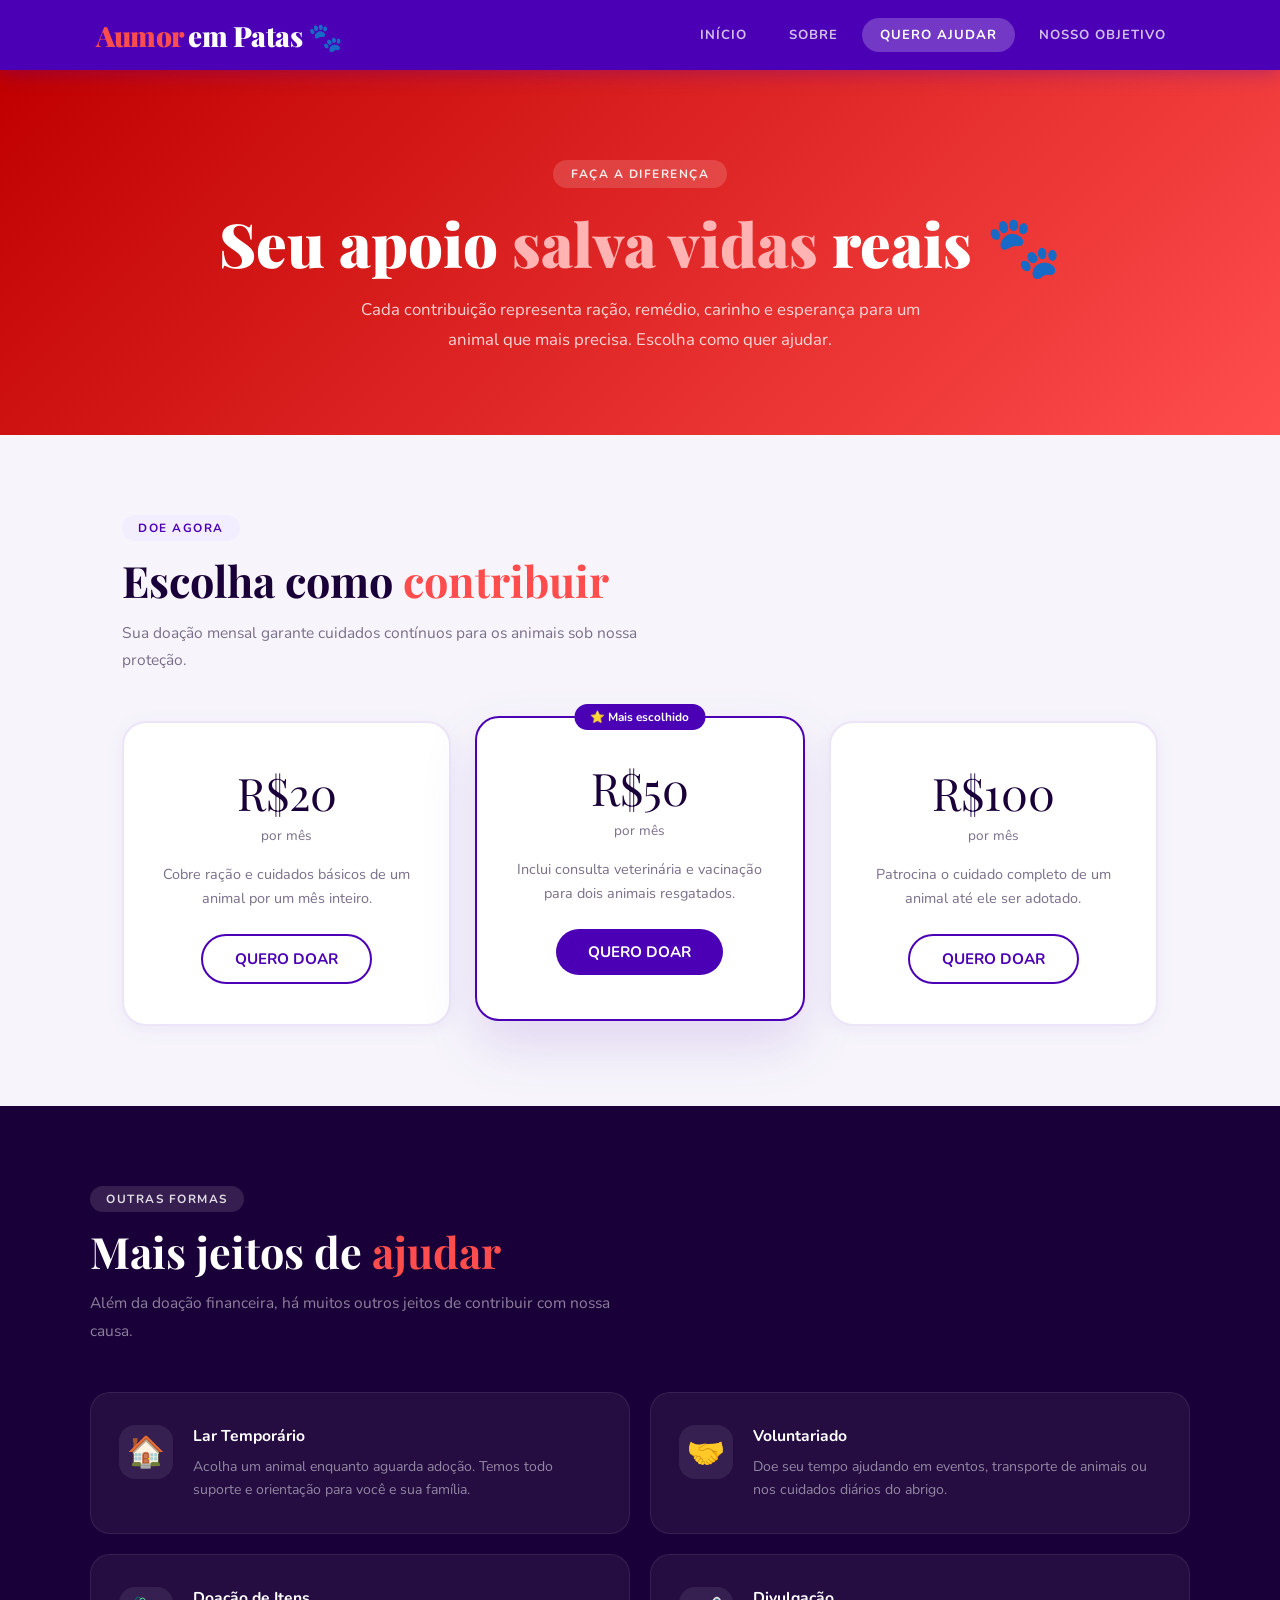
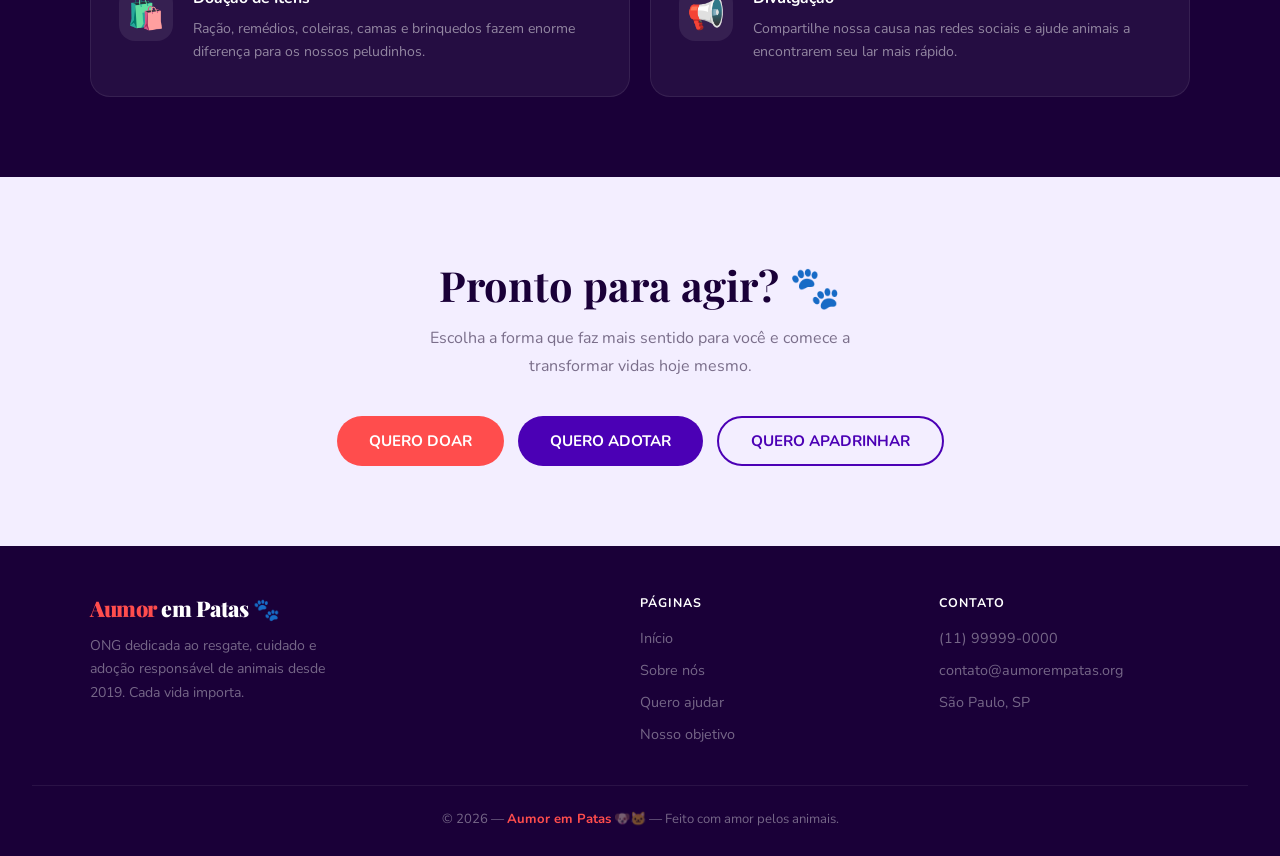
==== ajudar.html @ f085146c "Add files via upload #alteraçoes na seções HTMLS, e CSS." ====
<!DOCTYPE html>
<html lang="pt-br">
<head>

    <meta charset="UTF-8">
    <meta name="viewport" content="width=device-width, initial-scale=1.0">
    <title>Aumor em Patas — Quero Ajudar</title>
    <link rel="stylesheet" href="style.css">

    <style>

        /* =====================
           DOAÇÕES
           ===================== */

        .doacoes {
            max-width: 1100px;
            margin: auto;
            padding: 80px 32px;
        }

        .doacoes-grid {
            display: grid;
            grid-template-columns: repeat(3, 1fr);
            gap: 24px;
            margin-top: 48px;
        }

        .d-card {
            background: #fff;
            border-radius: 24px;
            padding: 40px 28px;
            text-align: center;
            border: 2px solid rgba(75, 0, 181, 0.1);
            box-shadow: 0 4px 20px rgba(75, 0, 181, 0.06);
            transition: all 0.3s;
            position: relative;
        }

        .d-card:hover,
        .d-card.destaque {
            border-color: #4b00b5;
            transform: translateY(-5px);
            box-shadow: 0 24px 56px rgba(75, 0, 181, 0.13);
        }

        .d-tag {
            position: absolute;
            top: -14px;
            left: 50%;
            transform: translateX(-50%);
            background: #4b00b5;
            color: #fff;
            font-size: 0.74rem;
            font-weight: 700;
            padding: 5px 16px;
            border-radius: 50px;
        }

        .d-valor {
            font-family: 'Playfair Display', serif;
            font-size: 2.8rem;
            color: #1a0038;
            margin-bottom: 4px;
        }

        .d-freq {
            color: #7a6e8a;
            font-size: 0.85rem;
            margin-bottom: 18px;
        }

        .d-card p {
            color: #7a6e8a;
            font-size: 0.9rem;
            line-height: 1.6;
            margin-bottom: 24px;
        }


        /* =====================
           FORMAS DE AJUDAR
           ===================== */

        .formas {
            background: #1a0038;
            padding: 80px 32px;
        }

        .formas-inner {
            max-width: 1100px;
            margin: auto;
        }

        .formas-inner .sec-titulo { color: #fff; }
        .formas-inner .sec-sub    { color: rgba(255, 255, 255, 0.5); }

        .formas-grid {
            display: grid;
            grid-template-columns: repeat(2, 1fr);
            gap: 20px;
            margin-top: 48px;
        }

        .forma {
            background: rgba(255, 255, 255, 0.05);
            border: 1px solid rgba(255, 255, 255, 0.08);
            border-radius: 20px;
            padding: 32px 28px;
            display: flex;
            gap: 20px;
            align-items: flex-start;
            transition: background 0.3s;
        }

        .forma:hover {
            background: rgba(255, 255, 255, 0.09);
        }

        .forma-icone {
            font-size: 1.9rem;
            background: rgba(255, 255, 255, 0.08);
            width: 54px;
            height: 54px;
            border-radius: 16px;
            display: flex;
            align-items: center;
            justify-content: center;
            flex-shrink: 0;
        }

        .forma h4 {
            color: #fff;
            margin-bottom: 8px;
            font-size: 0.98rem;
        }

        .forma p {
            color: rgba(255, 255, 255, 0.5);
            font-size: 0.88rem;
            line-height: 1.65;
        }


        /* =====================
           BOTÕES (CTA)
           ===================== */

        .cta-ajudar {
            padding: 80px 32px;
            text-align: center;
            background: #f3eeff;
        }

        .cta-ajudar h2 {
            font-family: 'Playfair Display', serif;
            font-size: clamp(1.8rem, 3.5vw, 2.6rem);
            color: #1a0038;
            margin-bottom: 12px;
        }

        .cta-ajudar p {
            color: #7a6e8a;
            max-width: 500px;
            margin: 0 auto 36px;
            line-height: 1.75;
        }


        /* =====================
           RESPONSIVO
           ===================== */

        @media (max-width: 900px) {

            .doacoes {
                padding: 56px 24px;
            }

            .doacoes-grid {
                grid-template-columns: 1fr;
            }

            .formas {
                padding: 56px 24px;
            }

            .formas-grid {
                grid-template-columns: 1fr;
            }

        }

    </style>

</head>
<body>


<!-- =====================
     MENU
     ===================== -->

<header>
    <nav>
        <a class="logo" href="index.html"><span>Aumor</span> em Patas 🐾</a>
        <div class="menu">
            <a href="index.html">INÍCIO</a>
            <a href="Sobre.html">SOBRE</a>
            <a href="ajudar.html" class="ativo">QUERO AJUDAR</a>
            <a href="objetivo.html">NOSSO OBJETIVO</a>
        </div>
    </nav>
</header>


<!-- =====================
     HERO
     ===================== -->

<section class="hero hero-verm">
    <div class="hero-badge">Faça a diferença</div>
    <h1>Seu apoio <em>salva vidas</em> reais 🐾</h1>
    <p>Cada contribuição representa ração, remédio, carinho e esperança para um animal que mais precisa. Escolha como quer ajudar.</p>
</section>


<!-- =====================
     DOAÇÕES
     ===================== -->

<section class="doacoes">

    <div class="sec-badge">Doe agora</div>
    <h2 class="sec-titulo">Escolha como <span>contribuir</span></h2>
    <p class="sec-sub">Sua doação mensal garante cuidados contínuos para os animais sob nossa proteção.</p>

    <div class="doacoes-grid">

        <div class="d-card fade">
            <div class="d-valor">R$20</div>
            <div class="d-freq">por mês</div>
            <p>Cobre ração e cuidados básicos de um animal por um mês inteiro.</p>
            <button class="btn btn-contorno">QUERO DOAR</button>
        </div>

        <div class="d-card destaque fade">
            <div class="d-tag">⭐ Mais escolhido</div>
            <div class="d-valor">R$50</div>
            <div class="d-freq">por mês</div>
            <p>Inclui consulta veterinária e vacinação para dois animais resgatados.</p>
            <button class="btn btn-roxo">QUERO DOAR</button>
        </div>

        <div class="d-card fade">
            <div class="d-valor">R$100</div>
            <div class="d-freq">por mês</div>
            <p>Patrocina o cuidado completo de um animal até ele ser adotado.</p>
            <button class="btn btn-contorno">QUERO DOAR</button>
        </div>

    </div>

</section>


<!-- =====================
     FORMAS DE AJUDAR
     ===================== -->

<section class="formas">
    <div class="formas-inner">

        <div class="sec-badge" style="background: rgba(255,255,255,0.12); color: rgba(255,255,255,0.85);">Outras formas</div>
        <h2 class="sec-titulo">Mais jeitos de <span>ajudar</span></h2>
        <p class="sec-sub">Além da doação financeira, há muitos outros jeitos de contribuir com nossa causa.</p>

        <div class="formas-grid">

            <div class="forma fade">
                <div class="forma-icone">🏠</div>
                <div>
                    <h4>Lar Temporário</h4>
                    <p>Acolha um animal enquanto aguarda adoção. Temos todo suporte e orientação para você e sua família.</p>
                </div>
            </div>

            <div class="forma fade">
                <div class="forma-icone">🤝</div>
                <div>
                    <h4>Voluntariado</h4>
                    <p>Doe seu tempo ajudando em eventos, transporte de animais ou nos cuidados diários do abrigo.</p>
                </div>
            </div>

            <div class="forma fade">
                <div class="forma-icone">🛍️</div>
                <div>
                    <h4>Doação de Itens</h4>
                    <p>Ração, remédios, coleiras, camas e brinquedos fazem enorme diferença para os nossos peludinhos.</p>
                </div>
            </div>

            <div class="forma fade">
                <div class="forma-icone">📢</div>
                <div>
                    <h4>Divulgação</h4>
                    <p>Compartilhe nossa causa nas redes sociais e ajude animais a encontrarem seu lar mais rápido.</p>
                </div>
            </div>

        </div>

    </div>
</section>


<!-- =====================
     BOTÕES
     ===================== -->

<section class="cta-ajudar">
    <h2>Pronto para agir? 🐾</h2>
    <p>Escolha a forma que faz mais sentido para você e comece a transformar vidas hoje mesmo.</p>
    <div class="grupo-botoes">
        <button class="btn btn-verm">QUERO DOAR</button>
        <button class="btn btn-roxo">QUERO ADOTAR</button>
        <button class="btn btn-contorno">QUERO APADRINHAR</button>
    </div>
</section>


<!-- =====================
     RODAPÉ
     ===================== -->

<footer>
    <div class="footer-inner">

        <div class="footer-marca">
            <a class="logo" href="index.html"><span>Aumor</span> em Patas 🐾</a>
            <p>ONG dedicada ao resgate, cuidado e adoção responsável de animais desde 2019. Cada vida importa.</p>
        </div>

        <div class="footer-col">
            <h5>Páginas</h5>
            <ul>
                <li><a href="index.html">Início</a></li>
                <li><a href="Sobre.html">Sobre nós</a></li>
                <li><a href="ajudar.html">Quero ajudar</a></li>
                <li><a href="objetivo.html">Nosso objetivo</a></li>
            </ul>
        </div>

        <div class="footer-col">
            <h5>Contato</h5>
            <ul>
                <li><a href="#">(11) 99999-0000</a></li>
                <li><a href="#">contato@aumorempatas.org</a></li>
                <li><a href="#">São Paulo, SP</a></li>
            </ul>
        </div>

    </div>
    <div class="footer-fundo">© 2026 — <strong>Aumor em Patas</strong> 🐶🐱 — Feito com amor pelos animais.</div>
</footer>


<!-- =====================
     JAVASCRIPT
     ===================== -->

<script>

    const observer = new IntersectionObserver((entries) => {
        entries.forEach(entry => {
            if (entry.isIntersecting) {
                entry.target.classList.add('show');
            }
        });
    }, { threshold: 0.12 });

    document.querySelectorAll('.fade').forEach(el => observer.observe(el));

</script>


</body>
</html>
---- style.css ----
/* =============================================
   AUMOR EM PATAS — style.css
   Estilos globais compartilhados entre páginas
   ============================================= */

@import url('https://fonts.googleapis.com/css2?family=Playfair+Display:wght@700;900&family=Nunito:wght@300;400;600;700&display=swap');


/* =====================
   RESET
   ===================== */

*, *::before, *::after {
    margin: 0;
    padding: 0;
    box-sizing: border-box;
}

:root {
    --roxo:        #4b00b5;
    --roxo-escuro: #33007d;
    --roxo-claro:  #7b2cff;
    --roxo-fundo:  #f3eeff;
    --roxo-medio:  #e6d9ff;
    --vermelho:    #ff4d4d;
    --branco:      #ffffff;
    --fundo:       #f7f5fb;
    --texto:       #2d2040;
    --subtexto:    #7a6e8a;
    --escuro:      #1a0038;
}

html {
    scroll-behavior: smooth;
}

body {
    font-family: 'Nunito', sans-serif;
    background: var(--fundo);
    color: var(--texto);
    overflow-x: hidden;
}


/* =====================
   HEADER / MENU
   ===================== */

header {
    background: var(--roxo);
    position: sticky;
    top: 0;
    z-index: 999;
    box-shadow: 0 2px 20px rgba(75, 0, 181, 0.35);
}

nav {
    max-width: 1160px;
    margin: auto;
    padding: 0 36px;
    height: 70px;
    display: flex;
    align-items: center;
    justify-content: space-between;
}

.logo {
    font-family: 'Playfair Display', serif;
    font-size: 1.75rem;
    font-weight: 900;
    color: var(--branco);
    text-decoration: none;
    letter-spacing: -0.5px;
}

.logo span {
    color: var(--vermelho);
}

.menu {
    display: flex;
    gap: 6px;
}

.menu a {
    color: rgba(255, 255, 255, 0.75);
    text-decoration: none;
    font-size: 0.82rem;
    font-weight: 700;
    letter-spacing: 1px;
    text-transform: uppercase;
    padding: 8px 18px;
    border-radius: 50px;
    transition: background 0.2s, color 0.2s;
}

.menu a:hover {
    color: #fff;
    background: rgba(255, 255, 255, 0.15);
}

.menu a.ativo {
    color: #fff;
    background: rgba(255, 255, 255, 0.22);
}


/* =====================
   HERO (banner do topo)
   ===================== */

.hero {
    padding: 90px 32px 80px;
    text-align: center;
    position: relative;
    overflow: hidden;
}

.hero-roxo { background: linear-gradient(135deg, var(--roxo) 0%, #7c00e0 100%); }
.hero-verm { background: linear-gradient(135deg, #c00000 0%, #ff4d4d  100%); }
.hero-dark { background: linear-gradient(135deg, var(--escuro) 0%, #2e0080 100%); }

.hero-badge {
    display: inline-block;
    background: rgba(255, 255, 255, 0.15);
    color: rgba(255, 255, 255, 0.9);
    font-size: 0.75rem;
    font-weight: 700;
    letter-spacing: 1.5px;
    text-transform: uppercase;
    padding: 6px 18px;
    border-radius: 50px;
    margin-bottom: 22px;
}
.img-wrap{
    display:flex;
    gap:20px;
}
.hero h1 {
    font-family: 'Playfair Display', serif;
    font-size: clamp(2.2rem, 5vw, 3.8rem);
    color: #fff;
    font-weight: 900;
    line-height: 1.1;
    margin-bottom: 18px;
}

.hero h1 em {
    font-style: normal;
    color: #ffb3b3;
}

.hero p {
    color: rgba(255, 255, 255, 0.8);
    font-size: 1.05rem;
    line-height: 1.8;
    max-width: 600px;
    margin: 0 auto;
}


/* =====================
   TÍTULOS DE SEÇÃO
   ===================== */

.sec-badge {
    display: inline-block;
    background: var(--roxo-fundo);
    color: var(--roxo);
    font-size: 0.74rem;
    font-weight: 700;
    letter-spacing: 1.5px;
    text-transform: uppercase;
    padding: 5px 16px;
    border-radius: 50px;
    margin-bottom: 14px;
}

.sec-titulo {
    font-family: 'Playfair Display', serif;
    font-size: clamp(1.8rem, 3.5vw, 2.7rem);
    color: var(--escuro);
    line-height: 1.2;
    margin-bottom: 12px;
}

.sec-titulo span {
    color: var(--vermelho);
}

.sec-sub {
    color: var(--subtexto);
    font-size: 0.97rem;
    line-height: 1.75;
    max-width: 540px;
}


/* =====================
   CARDS
   ===================== */

.cards-grid {
    display: grid;
    grid-template-columns: repeat(3, 1fr);
    gap: 24px;
    margin-top: 48px;
}

.card{
    background: #fff;
    border-radius: 24px;
    padding: 32px;
    transition: transform 0.15s ease;
    transform-style: preserve-3d;
    will-change: transform;
    box-shadow: 0 15px 40px rgba(0,0,0,0.12);
}

.card:hover {
    transform: translateY(-7px);
    box-shadow: 0 24px 56px rgba(75, 0, 181, 0.13);
}

.card-icone {
    font-size: 2.6rem;
    margin-bottom: 16px;
}

.card h3 {
    font-family: 'Playfair Display', serif;
    font-size: 1.12rem;
    color: var(--roxo);
    margin-bottom: 12px;
}

.card p {
    color: var(--subtexto);
    font-size: 0.92rem;
    line-height: 1.65;
}


/* =====================
   ESTATÍSTICAS
   ===================== */

.stats-bar {
    background: var(--roxo);
    padding: 48px 32px;
    display: grid;
    grid-template-columns: repeat(4, 1fr);
    gap: 16px;
    text-align: center;
}

.stat h3 {
    font-family: 'Playfair Display', serif;
    font-size: 2.3rem;
    color: #fff;
    margin-bottom: 4px;
}

.stat p {
    color: rgba(255, 255, 255, 0.6);
    font-size: 0.85rem;
}


/* =====================
   BARRA DE PROGRESSO
   ===================== */

.prog-item {
    margin-bottom: 28px;
}

.prog-label {
    display: flex;
    justify-content: space-between;
    font-size: 0.9rem;
    font-weight: 600;
    color: var(--texto);
    margin-bottom: 8px;
}

.prog-trilha {
    height: 10px;
    background: var(--roxo-medio);
    border-radius: 50px;
    overflow: hidden;
}

.prog-barra {
    height: 100%;
    border-radius: 50px;
    background: linear-gradient(90deg, var(--roxo), var(--vermelho));
    animation: crescer 1.6s ease forwards;
}

@keyframes crescer {
    from { width: 0; }
}


/* =====================
   CHIPS / ETIQUETAS
   ===================== */

.chips {
    display: flex;
    flex-wrap: wrap;
    gap: 10px;
    margin-top: 24px;
}

.chip {
    background: var(--roxo-fundo);
    color: var(--roxo);
    padding: 7px 18px;
    border-radius: 50px;
    font-size: 0.84rem;
    font-weight: 600;
}


/* =====================
   BOTÕES
   ===================== */

.btn {
    display: inline-block;
    border: none;
    padding: 13px 32px;
    border-radius: 50px;
    font-family: 'Nunito', sans-serif;
    font-size: 0.95rem;
    font-weight: 700;
    cursor: pointer;
    text-decoration: none;
    transition: transform 0.2s, box-shadow 0.2s, background 0.2s;
}

.btn:hover {
    transform: translateY(-2px);
    box-shadow: 0 10px 28px rgba(0, 0, 0, 0.15);
}

.btn-branco  { background: #fff;            color: var(--roxo); }
.btn-roxo    { background: var(--roxo);     color: #fff;        }
.btn-verm    { background: var(--vermelho); color: #fff;        }

.btn-contorno {
    background: transparent;
    color: var(--roxo);
    border: 2px solid var(--roxo);
}

.btn-contorno:hover {
    background: var(--roxo);
    color: #fff;
}

.btn-contorno-w {
    background: transparent;
    color: #fff;
    border: 2px solid rgba(255, 255, 255, 0.5);
}

.btn-contorno-w:hover {
    background: rgba(255, 255, 255, 0.12);
}

.grupo-botoes {
    display: flex;
    gap: 14px;
    justify-content: center;
    flex-wrap: wrap;
}


/* =====================
   ANIMAÇÃO FADE (scroll)
   ===================== */

.fade {
    opacity: 0;
    transform: translateY(28px);
    transition: opacity 0.7s, transform 0.7s;
}

.fade.show {
    opacity: 1;
    transform: translateY(0);
}


/* =====================
   RODAPÉ
   ===================== */

footer {
    background: var(--escuro);
    color: rgba(255, 255, 255, 0.4);
    padding: 48px 32px 28px;
}

.footer-inner {
    max-width: 1100px;
    margin: auto;
    display: grid;
    grid-template-columns: 2fr 1fr 1fr;
    gap: 48px;
    margin-bottom: 40px;
}

.footer-marca .logo {
    font-size: 1.35rem;
    display: block;
    margin-bottom: 12px;
}

.footer-marca p {
    font-size: 0.88rem;
    line-height: 1.7;
    max-width: 260px;
}

.footer-col h5 {
    color: #fff;
    font-size: 0.78rem;
    text-transform: uppercase;
    letter-spacing: 1px;
    margin-bottom: 16px;
}

.footer-col ul {
    list-style: none;
    display: flex;
    flex-direction: column;
    gap: 10px;
}

.footer-col ul a {
    color: rgba(255, 255, 255, 0.4);
    text-decoration: none;
    font-size: 0.9rem;
    transition: color 0.2s;
}

.footer-col ul a:hover {
    color: var(--vermelho);
}

.footer-fundo {
    border-top: 1px solid rgba(255, 255, 255, 0.07);
    padding-top: 24px;
    text-align: center;
    font-size: 0.82rem;
}

.footer-fundo strong {
    color: var(--vermelho);
}


/* =====================
   RESPONSIVO
   ===================== */

@media (max-width: 900px) {

    nav {
        padding: 0 20px;
    }

    .menu a {
        font-size: 0.74rem;
        padding: 7px 12px;
    }

    .cards-grid {
        grid-template-columns: 1fr;
    }

    .stats-bar {
        grid-template-columns: repeat(2, 1fr);
    }

    .footer-inner {
        grid-template-columns: 1fr;
        gap: 28px;
    }

    .hero {
        padding: 64px 24px 56px;
    }

}

@media (max-width: 600px) {

    .menu {
        gap: 2px;
    }

    .menu a {
        font-size: 0.7rem;
        padding: 6px 10px;
        letter-spacing: 0.5px;
    }

}
.galeria{
    display:flex;
    align-items:center;
    gap:20px;
}

.imagem-principal{
    width:420px;
    height:420px;
    object-fit:cover;
    border-radius:28px;
    box-shadow:0 20px 50px rgba(0,0,0,0.15);
    transition:0.3s;
}

.miniaturas{
    display:flex;
    flex-direction:column;
    gap:14px;
}

.miniaturas img{
    width:90px;
    height:90px;
    object-fit:cover;
    border-radius:18px;
    cursor:pointer;
    transition:0.3s;
    border:3px solid transparent;
}

.miniaturas img:hover{
    transform:scale(1.08);
    border-color:#7c00e0;
}
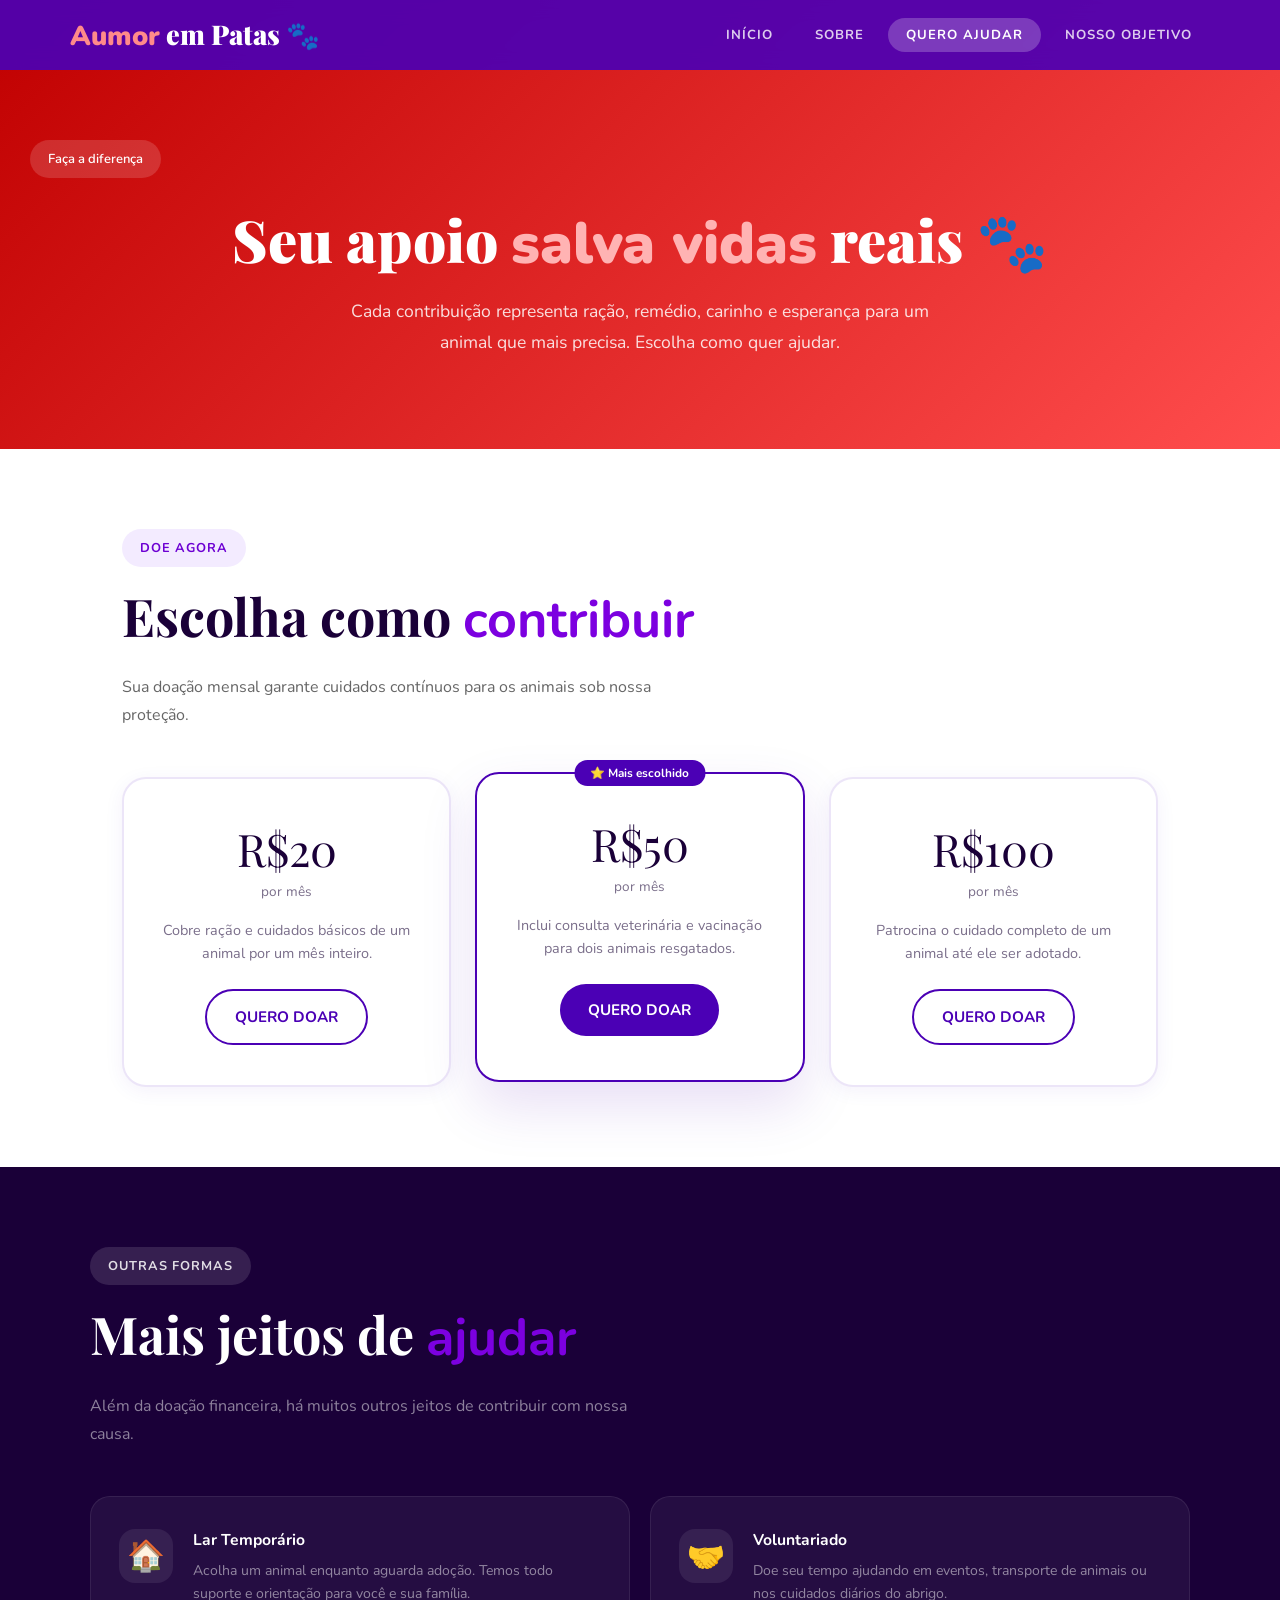
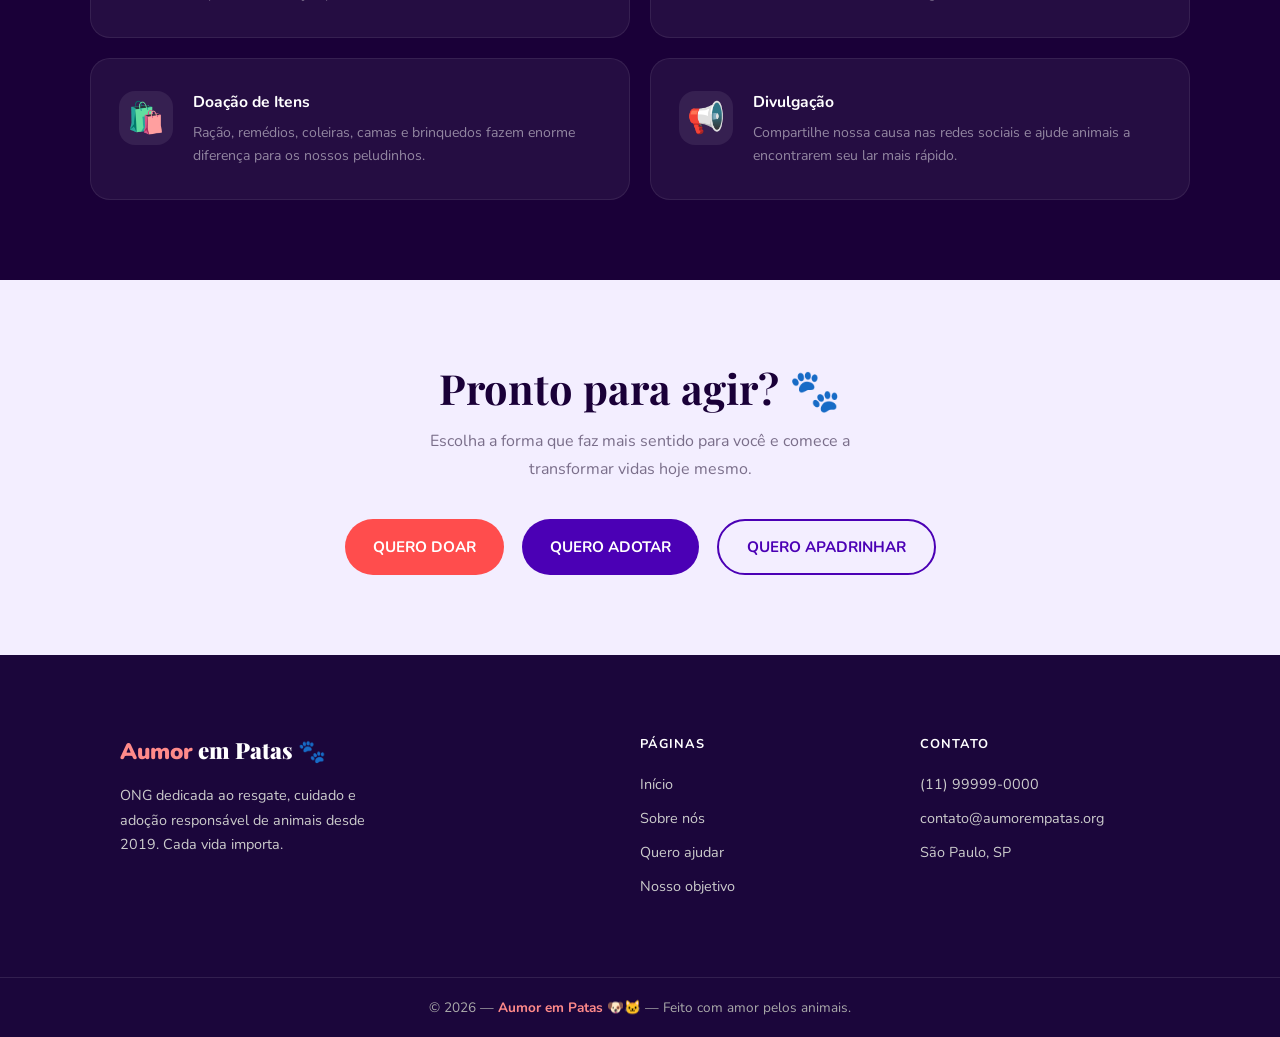
==== commit 32b2782f: "Add ajudar.html for donation and support information" ====
--- a/ajudar.html
+++ b/ajudar.html
@@ -386,4 +386,4 @@
 
 
 </body>
-</html>+</html>
--- a/style.css
+++ b/style.css
@@ -1,6 +1,5 @@
 /* =============================================
    AUMOR EM PATAS — style.css
-   Estilos globais compartilhados entre páginas
    ============================================= */
 
 @import url('https://fonts.googleapis.com/css2?family=Playfair+Display:wght@700;900&family=Nunito:wght@300;400;600;700&display=swap');
@@ -14,30 +13,13 @@
     margin: 0;
     padding: 0;
     box-sizing: border-box;
-}
-
-:root {
-    --roxo:        #4b00b5;
-    --roxo-escuro: #33007d;
-    --roxo-claro:  #7b2cff;
-    --roxo-fundo:  #f3eeff;
-    --roxo-medio:  #e6d9ff;
-    --vermelho:    #ff4d4d;
-    --branco:      #ffffff;
-    --fundo:       #f7f5fb;
-    --texto:       #2d2040;
-    --subtexto:    #7a6e8a;
-    --escuro:      #1a0038;
-}
-
-html {
-    scroll-behavior: smooth;
+    text-decoration: none;
+    font-family: 'Nunito', Arial, sans-serif;
 }
 
 body {
-    font-family: 'Nunito', sans-serif;
-    background: var(--fundo);
-    color: var(--texto);
+    background: #fff;
+    color: #222;
     overflow-x: hidden;
 }
 
@@ -47,17 +29,18 @@
    ===================== */
 
 header {
-    background: var(--roxo);
-    position: sticky;
+    width: 100%;
+    position: fixed;
     top: 0;
-    z-index: 999;
-    box-shadow: 0 2px 20px rgba(75, 0, 181, 0.35);
+    z-index: 1000;
+    background: rgba(75, 0, 181, 0.92);
+    backdrop-filter: blur(10px);
 }
 
 nav {
-    max-width: 1160px;
+    max-width: 1200px;
     margin: auto;
-    padding: 0 36px;
+    padding: 0 30px;
     height: 70px;
     display: flex;
     align-items: center;
@@ -66,15 +49,13 @@
 
 .logo {
     font-family: 'Playfair Display', serif;
-    font-size: 1.75rem;
+    font-size: 1.7rem;
     font-weight: 900;
-    color: var(--branco);
-    text-decoration: none;
-    letter-spacing: -0.5px;
+    color: #ffffff;
 }
 
 .logo span {
-    color: var(--vermelho);
+    color: #ff8a8a;
 }
 
 .menu {
@@ -83,8 +64,7 @@
 }
 
 .menu a {
-    color: rgba(255, 255, 255, 0.75);
-    text-decoration: none;
+    color: rgba(255, 255, 255, 0.8);
     font-size: 0.82rem;
     font-weight: 700;
     letter-spacing: 1px;
@@ -106,43 +86,447 @@
 
 
 /* =====================
-   HERO (banner do topo)
+   HERO HOME
+   ===================== */
+
+.hero-home {
+    min-height: 100vh;
+    background: linear-gradient(135deg, #4b00b5 0%, #7c00e0 50%, #b100ff 100%);
+    display: flex;
+    align-items: center;
+    padding: 120px 30px 80px;
+    position: relative;
+}
+
+.hero-inner {
+    max-width: 1200px;
+    margin: auto;
+    width: 100%;
+    display: grid;
+    grid-template-columns: 1fr 1fr;
+    gap: 70px;
+    align-items: center;
+}
+
+.hero-badge {
+    background: rgba(255, 255, 255, 0.15);
+    color: #fff;
+    width: max-content;
+    padding: 10px 18px;
+    border-radius: 40px;
+    font-size: 13px;
+    margin-bottom: 30px;
+    font-weight: 600;
+}
+
+.hero-txt h1 {
+    font-family: 'Playfair Display', serif;
+    font-size: 68px;
+    line-height: 1.05;
+    color: #fff;
+    font-weight: 900;
+    margin-bottom: 25px;
+}
+
+.hero-txt h1 em {
+    color: #ffd2c8;
+    font-style: normal;
+}
+
+.hero-txt p {
+    color: rgba(255, 255, 255, 0.85);
+    line-height: 1.8;
+    font-size: 18px;
+    max-width: 500px;
+    margin-bottom: 35px;
+}
+
+
+/* =====================
+   BOTÕES
+   ===================== */
+
+.grupo-botoes {
+    display: flex;
+    gap: 18px;
+    flex-wrap: wrap;
+}
+
+.btn {
+    display: inline-block;
+    padding: 16px 28px;
+    border-radius: 50px;
+    font-weight: 700;
+    font-size: 0.95rem;
+    cursor: pointer;
+    border: none;
+    transition: transform 0.25s, box-shadow 0.25s, background 0.25s;
+}
+
+.btn:hover {
+    transform: translateY(-3px);
+    box-shadow: 0 12px 28px rgba(0, 0, 0, 0.18);
+}
+
+.btn-branco {
+    background: #ffffff;
+    color: #4b00b5;
+}
+
+.btn-roxo {
+    background: #4b00b5;
+    color: #ffffff;
+}
+
+.btn-verm {
+    background: #ff4d4d;
+    color: #ffffff;
+}
+
+.btn-contorno {
+    background: transparent;
+    color: #4b00b5;
+    border: 2px solid #4b00b5;
+}
+
+.btn-contorno:hover {
+    background: #4b00b5;
+    color: #ffffff;
+}
+
+.btn-contorno-w {
+    background: transparent;
+    color: #ffffff;
+    border: 2px solid rgba(255, 255, 255, 0.6);
+}
+
+.btn-contorno-w:hover {
+    background: #ffffff;
+    color: #4b00b5;
+}
+
+
+/* =====================
+   FOTO / BLOB CIRCULAR
+   ===================== */
+
+.blob-wrap {
+    position: relative;
+    display: flex;
+    justify-content: center;
+    align-items: center;
+}
+
+.blob {
+    width: 420px;
+    height: 420px;
+    border-radius: 50%;
+    overflow: hidden;
+    background: rgba(255, 255, 255, 0.08);
+    border: 2px solid rgba(255, 255, 255, 0.15);
+    box-shadow: 0 20px 60px rgba(0, 0, 0, 0.2);
+}
+
+.blob img {
+    width: 100%;
+    height: 100%;
+    object-fit: cover;
+}
+
+.badge-flutuante {
+    position: absolute;
+    background: #ffffff;
+    padding: 14px 20px;
+    border-radius: 16px;
+    font-size: 14px;
+    font-weight: 700;
+    color: #4b00b5;
+    box-shadow: 0 10px 30px rgba(0, 0, 0, 0.12);
+    display: flex;
+    align-items: center;
+    gap: 8px;
+    animation: flutuar 4s ease-in-out infinite;
+}
+
+.b1 {
+    top: 50px;
+    right: -20px;
+}
+
+.b2 {
+    bottom: 60px;
+    left: -20px;
+    animation-delay: 1.2s;
+}
+
+.ponto {
+    width: 10px;
+    height: 10px;
+    border-radius: 50%;
+    background: #00c875;
+}
+
+@keyframes flutuar {
+    0%,  100% { transform: translateY(0);     }
+    50%        { transform: translateY(-10px); }
+}
+
+
+/* =====================
+   ESTATÍSTICAS
+   ===================== */
+
+.stats-bar {
+    max-width: 1100px;
+    margin: auto;
+    margin-top: -60px;
+    display: grid;
+    grid-template-columns: repeat(4, 1fr);
+    gap: 20px;
+    position: relative;
+    z-index: 5;
+    padding: 0 20px;
+}
+
+.stat {
+    background: #ffffff;
+    padding: 30px;
+    border-radius: 25px;
+    text-align: center;
+    box-shadow: 0 15px 35px rgba(0, 0, 0, 0.08);
+}
+
+.stat h3 {
+    font-family: 'Playfair Display', serif;
+    color: #6d00d3;
+    font-size: 36px;
+    margin-bottom: 10px;
+}
+
+.stat p {
+    color: #666;
+    font-size: 0.9rem;
+}
+
+
+/* =====================
+   SEÇÃO SOBRE (resumo)
+   ===================== */
+
+.home-sobre {
+    max-width: 1100px;
+    margin: auto;
+    padding: 100px 30px;
+    display: grid;
+    grid-template-columns: 1fr 1fr;
+    gap: 70px;
+    align-items: center;
+}
+
+.imagem-principal {
+    width: 100%;
+    height: 420px;
+    object-fit: cover;
+    border-radius: 25px;
+    display: block;
+    box-shadow: 0 20px 50px rgba(75, 0, 181, 0.15);
+}
+
+.miniaturas {
+    display: flex;
+    gap: 15px;
+    margin-top: 15px;
+}
+
+.miniaturas img {
+    width: 110px;
+    height: 90px;
+    object-fit: cover;
+    border-radius: 15px;
+    cursor: pointer;
+    transition: transform 0.2s;
+}
+
+.miniaturas img:hover {
+    transform: scale(1.05);
+}
+
+
+/* =====================
+   TÍTULOS DE SEÇÃO
+   ===================== */
+
+.sec-badge {
+    display: inline-block;
+    background: #f3ebff;
+    color: #6d00d3;
+    padding: 10px 18px;
+    border-radius: 40px;
+    font-weight: 700;
+    font-size: 0.8rem;
+    letter-spacing: 1px;
+    text-transform: uppercase;
+    margin-bottom: 20px;
+}
+
+.sec-titulo {
+    font-family: 'Playfair Display', serif;
+    font-size: 52px;
+    line-height: 1.1;
+    color: #1a0038;
+    margin-bottom: 25px;
+}
+
+.sec-titulo span {
+    color: #7c00e0;
+}
+
+.sec-sub {
+    color: #666;
+    font-size: 1rem;
+    line-height: 1.75;
+    max-width: 540px;
+}
+
+.sobre-txt p {
+    line-height: 1.8;
+    color: #666;
+    margin-bottom: 18px;
+}
+
+
+/* =====================
+   CHIPS / ETIQUETAS
+   ===================== */
+
+.chips {
+    display: flex;
+    gap: 12px;
+    flex-wrap: wrap;
+    margin-top: 20px;
+}
+
+.chip {
+    background: #f3ebff;
+    color: #6d00d3;
+    padding: 10px 16px;
+    border-radius: 30px;
+    font-weight: 700;
+    font-size: 0.85rem;
+}
+
+
+/* =====================
+   CARDS
+   ===================== */
+
+.cards-home {
+    max-width: 1100px;
+    margin: auto;
+    padding: 0 30px 100px;
+}
+
+.cards-grid {
+    display: grid;
+    grid-template-columns: repeat(3, 1fr);
+    gap: 25px;
+    margin-top: 48px;
+}
+
+.card {
+    background: #ffffff;
+    padding: 35px;
+    border-radius: 25px;
+    box-shadow: 0 15px 35px rgba(0, 0, 0, 0.08);
+    transition: transform 0.3s, box-shadow 0.3s;
+}
+
+.card:hover {
+    transform: translateY(-8px);
+    box-shadow: 0 25px 55px rgba(75, 0, 181, 0.12);
+}
+
+.card-icone {
+    font-size: 48px;
+    margin-bottom: 20px;
+    display: block;
+}
+
+.card h3 {
+    font-family: 'Playfair Display', serif;
+    color: #4b00b5;
+    margin-bottom: 15px;
+    font-size: 1.15rem;
+}
+
+.card p {
+    color: #666;
+    line-height: 1.7;
+    font-size: 0.92rem;
+}
+
+
+/* =====================
+   BANNER CTA
+   ===================== */
+
+.cta-banner {
+    background: linear-gradient(135deg, #ff4d4d, #c00000);
+    padding: 100px 30px;
+    text-align: center;
+}
+
+.cta-banner h2 {
+    font-family: 'Playfair Display', serif;
+    color: #ffffff;
+    font-size: 56px;
+    margin-bottom: 20px;
+}
+
+.cta-banner p {
+    color: rgba(255, 255, 255, 0.85);
+    max-width: 600px;
+    margin: auto;
+    margin-bottom: 35px;
+    line-height: 1.8;
+    font-size: 1rem;
+}
+
+
+/* =====================
+   HERO PÁGINAS INTERNAS
    ===================== */
 
 .hero {
-    padding: 90px 32px 80px;
+    padding: 140px 30px 90px;
     text-align: center;
     position: relative;
     overflow: hidden;
 }
 
-.hero-roxo { background: linear-gradient(135deg, var(--roxo) 0%, #7c00e0 100%); }
-.hero-verm { background: linear-gradient(135deg, #c00000 0%, #ff4d4d  100%); }
-.hero-dark { background: linear-gradient(135deg, var(--escuro) 0%, #2e0080 100%); }
-
-.hero-badge {
-    display: inline-block;
-    background: rgba(255, 255, 255, 0.15);
-    color: rgba(255, 255, 255, 0.9);
-    font-size: 0.75rem;
-    font-weight: 700;
-    letter-spacing: 1.5px;
-    text-transform: uppercase;
-    padding: 6px 18px;
-    border-radius: 50px;
-    margin-bottom: 22px;
-}
-.img-wrap{
-    display:flex;
-    gap:20px;
-}
+/* Roxo — Sobre */
+.hero-roxo {
+    background: linear-gradient(135deg, #4b00b5 0%, #7c00e0 100%);
+}
+
+/* Vermelho — Quero Ajudar */
+.hero-verm {
+    background: linear-gradient(135deg, #c00000 0%, #ff4d4d 100%);
+}
+
+/* Escuro — Nosso Objetivo */
+.hero-dark {
+    background: linear-gradient(135deg, #1a0038 0%, #2e0080 100%);
+}
+
 .hero h1 {
     font-family: 'Playfair Display', serif;
-    font-size: clamp(2.2rem, 5vw, 3.8rem);
-    color: #fff;
+    font-size: 58px;
+    color: #ffffff;
     font-weight: 900;
     line-height: 1.1;
-    margin-bottom: 18px;
+    margin-bottom: 20px;
+    margin-top: 16px;
 }
 
 .hero h1 em {
@@ -151,119 +535,11 @@
 }
 
 .hero p {
-    color: rgba(255, 255, 255, 0.8);
-    font-size: 1.05rem;
+    color: rgba(255, 255, 255, 0.85);
+    font-size: 1.1rem;
     line-height: 1.8;
-    max-width: 600px;
+    max-width: 620px;
     margin: 0 auto;
-}
-
-
-/* =====================
-   TÍTULOS DE SEÇÃO
-   ===================== */
-
-.sec-badge {
-    display: inline-block;
-    background: var(--roxo-fundo);
-    color: var(--roxo);
-    font-size: 0.74rem;
-    font-weight: 700;
-    letter-spacing: 1.5px;
-    text-transform: uppercase;
-    padding: 5px 16px;
-    border-radius: 50px;
-    margin-bottom: 14px;
-}
-
-.sec-titulo {
-    font-family: 'Playfair Display', serif;
-    font-size: clamp(1.8rem, 3.5vw, 2.7rem);
-    color: var(--escuro);
-    line-height: 1.2;
-    margin-bottom: 12px;
-}
-
-.sec-titulo span {
-    color: var(--vermelho);
-}
-
-.sec-sub {
-    color: var(--subtexto);
-    font-size: 0.97rem;
-    line-height: 1.75;
-    max-width: 540px;
-}
-
-
-/* =====================
-   CARDS
-   ===================== */
-
-.cards-grid {
-    display: grid;
-    grid-template-columns: repeat(3, 1fr);
-    gap: 24px;
-    margin-top: 48px;
-}
-
-.card{
-    background: #fff;
-    border-radius: 24px;
-    padding: 32px;
-    transition: transform 0.15s ease;
-    transform-style: preserve-3d;
-    will-change: transform;
-    box-shadow: 0 15px 40px rgba(0,0,0,0.12);
-}
-
-.card:hover {
-    transform: translateY(-7px);
-    box-shadow: 0 24px 56px rgba(75, 0, 181, 0.13);
-}
-
-.card-icone {
-    font-size: 2.6rem;
-    margin-bottom: 16px;
-}
-
-.card h3 {
-    font-family: 'Playfair Display', serif;
-    font-size: 1.12rem;
-    color: var(--roxo);
-    margin-bottom: 12px;
-}
-
-.card p {
-    color: var(--subtexto);
-    font-size: 0.92rem;
-    line-height: 1.65;
-}
-
-
-/* =====================
-   ESTATÍSTICAS
-   ===================== */
-
-.stats-bar {
-    background: var(--roxo);
-    padding: 48px 32px;
-    display: grid;
-    grid-template-columns: repeat(4, 1fr);
-    gap: 16px;
-    text-align: center;
-}
-
-.stat h3 {
-    font-family: 'Playfair Display', serif;
-    font-size: 2.3rem;
-    color: #fff;
-    margin-bottom: 4px;
-}
-
-.stat p {
-    color: rgba(255, 255, 255, 0.6);
-    font-size: 0.85rem;
 }
 
 
@@ -279,14 +555,14 @@
     display: flex;
     justify-content: space-between;
     font-size: 0.9rem;
-    font-weight: 600;
-    color: var(--texto);
+    font-weight: 700;
+    color: #222;
     margin-bottom: 8px;
 }
 
 .prog-trilha {
     height: 10px;
-    background: var(--roxo-medio);
+    background: #e6d9ff;
     border-radius: 50px;
     overflow: hidden;
 }
@@ -294,88 +570,12 @@
 .prog-barra {
     height: 100%;
     border-radius: 50px;
-    background: linear-gradient(90deg, var(--roxo), var(--vermelho));
+    background: linear-gradient(90deg, #4b00b5, #ff4d4d);
     animation: crescer 1.6s ease forwards;
 }
 
 @keyframes crescer {
     from { width: 0; }
-}
-
-
-/* =====================
-   CHIPS / ETIQUETAS
-   ===================== */
-
-.chips {
-    display: flex;
-    flex-wrap: wrap;
-    gap: 10px;
-    margin-top: 24px;
-}
-
-.chip {
-    background: var(--roxo-fundo);
-    color: var(--roxo);
-    padding: 7px 18px;
-    border-radius: 50px;
-    font-size: 0.84rem;
-    font-weight: 600;
-}
-
-
-/* =====================
-   BOTÕES
-   ===================== */
-
-.btn {
-    display: inline-block;
-    border: none;
-    padding: 13px 32px;
-    border-radius: 50px;
-    font-family: 'Nunito', sans-serif;
-    font-size: 0.95rem;
-    font-weight: 700;
-    cursor: pointer;
-    text-decoration: none;
-    transition: transform 0.2s, box-shadow 0.2s, background 0.2s;
-}
-
-.btn:hover {
-    transform: translateY(-2px);
-    box-shadow: 0 10px 28px rgba(0, 0, 0, 0.15);
-}
-
-.btn-branco  { background: #fff;            color: var(--roxo); }
-.btn-roxo    { background: var(--roxo);     color: #fff;        }
-.btn-verm    { background: var(--vermelho); color: #fff;        }
-
-.btn-contorno {
-    background: transparent;
-    color: var(--roxo);
-    border: 2px solid var(--roxo);
-}
-
-.btn-contorno:hover {
-    background: var(--roxo);
-    color: #fff;
-}
-
-.btn-contorno-w {
-    background: transparent;
-    color: #fff;
-    border: 2px solid rgba(255, 255, 255, 0.5);
-}
-
-.btn-contorno-w:hover {
-    background: rgba(255, 255, 255, 0.12);
-}
-
-.grupo-botoes {
-    display: flex;
-    gap: 14px;
-    justify-content: center;
-    flex-wrap: wrap;
 }
 
 
@@ -400,67 +600,67 @@
    ===================== */
 
 footer {
-    background: var(--escuro);
-    color: rgba(255, 255, 255, 0.4);
-    padding: 48px 32px 28px;
+    background: #1b063b;
+    color: #ffffff;
 }
 
 .footer-inner {
     max-width: 1100px;
     margin: auto;
+    padding: 80px 30px;
     display: grid;
     grid-template-columns: 2fr 1fr 1fr;
-    gap: 48px;
-    margin-bottom: 40px;
+    gap: 40px;
 }
 
 .footer-marca .logo {
-    font-size: 1.35rem;
     display: block;
-    margin-bottom: 12px;
+    margin-bottom: 16px;
+    font-size: 1.4rem;
 }
 
 .footer-marca p {
-    font-size: 0.88rem;
+    color: #ccc;
+    font-size: 0.9rem;
     line-height: 1.7;
     max-width: 260px;
 }
 
 .footer-col h5 {
-    color: #fff;
-    font-size: 0.78rem;
+    color: #ffffff;
+    font-size: 0.8rem;
     text-transform: uppercase;
     letter-spacing: 1px;
-    margin-bottom: 16px;
+    margin-bottom: 20px;
 }
 
 .footer-col ul {
     list-style: none;
     display: flex;
     flex-direction: column;
-    gap: 10px;
-}
-
-.footer-col ul a {
-    color: rgba(255, 255, 255, 0.4);
-    text-decoration: none;
+    gap: 12px;
+}
+
+.footer-col a {
+    color: #ccc;
     font-size: 0.9rem;
     transition: color 0.2s;
 }
 
-.footer-col ul a:hover {
-    color: var(--vermelho);
+.footer-col a:hover {
+    color: #ff8a8a;
 }
 
 .footer-fundo {
-    border-top: 1px solid rgba(255, 255, 255, 0.07);
-    padding-top: 24px;
     text-align: center;
-    font-size: 0.82rem;
+    padding: 20px;
+    border-top: 1px solid rgba(255, 255, 255, 0.1);
+    color: #aaa;
+    font-size: 0.85rem;
 }
 
 .footer-fundo strong {
-    color: var(--vermelho);
+    color: #ff8a8a;
 }
 
 
@@ -470,13 +670,10 @@
 
 @media (max-width: 900px) {
 
-    nav {
-        padding: 0 20px;
-    }
-
-    .menu a {
-        font-size: 0.74rem;
-        padding: 7px 12px;
+    .hero-inner,
+    .home-sobre,
+    .footer-inner {
+        grid-template-columns: 1fr;
     }
 
     .cards-grid {
@@ -485,64 +682,48 @@
 
     .stats-bar {
         grid-template-columns: repeat(2, 1fr);
-    }
-
-    .footer-inner {
-        grid-template-columns: 1fr;
-        gap: 28px;
+        margin-top: 40px;
+    }
+
+    .hero-txt h1 {
+        font-size: 48px;
+    }
+
+    .blob {
+        width: 280px;
+        height: 280px;
+    }
+
+    .badge-flutuante {
+        display: none;
+    }
+
+    .menu {
+        display: none;
     }
 
     .hero {
-        padding: 64px 24px 56px;
-    }
-
-}
-
-@media (max-width: 600px) {
-
-    .menu {
-        gap: 2px;
-    }
-
-    .menu a {
-        font-size: 0.7rem;
-        padding: 6px 10px;
-        letter-spacing: 0.5px;
-    }
-
-}
-.galeria{
-    display:flex;
-    align-items:center;
-    gap:20px;
-}
-
-.imagem-principal{
-    width:420px;
-    height:420px;
-    object-fit:cover;
-    border-radius:28px;
-    box-shadow:0 20px 50px rgba(0,0,0,0.15);
-    transition:0.3s;
-}
-
-.miniaturas{
-    display:flex;
-    flex-direction:column;
-    gap:14px;
-}
-
-.miniaturas img{
-    width:90px;
-    height:90px;
-    object-fit:cover;
-    border-radius:18px;
-    cursor:pointer;
-    transition:0.3s;
-    border:3px solid transparent;
-}
-
-.miniaturas img:hover{
-    transform:scale(1.08);
-    border-color:#7c00e0;
-}+        padding: 110px 24px 70px;
+    }
+
+    .hero h1 {
+        font-size: 38px;
+    }
+
+    .sec-titulo {
+        font-size: 36px;
+    }
+
+    .cta-banner h2 {
+        font-size: 36px;
+    }
+
+}
+.cta-ajudar .grupo-botoes {
+    justify-content: center;
+    
+}
+.cta-obj{
+    justify-content: center;
+    align-items: center;
+}
